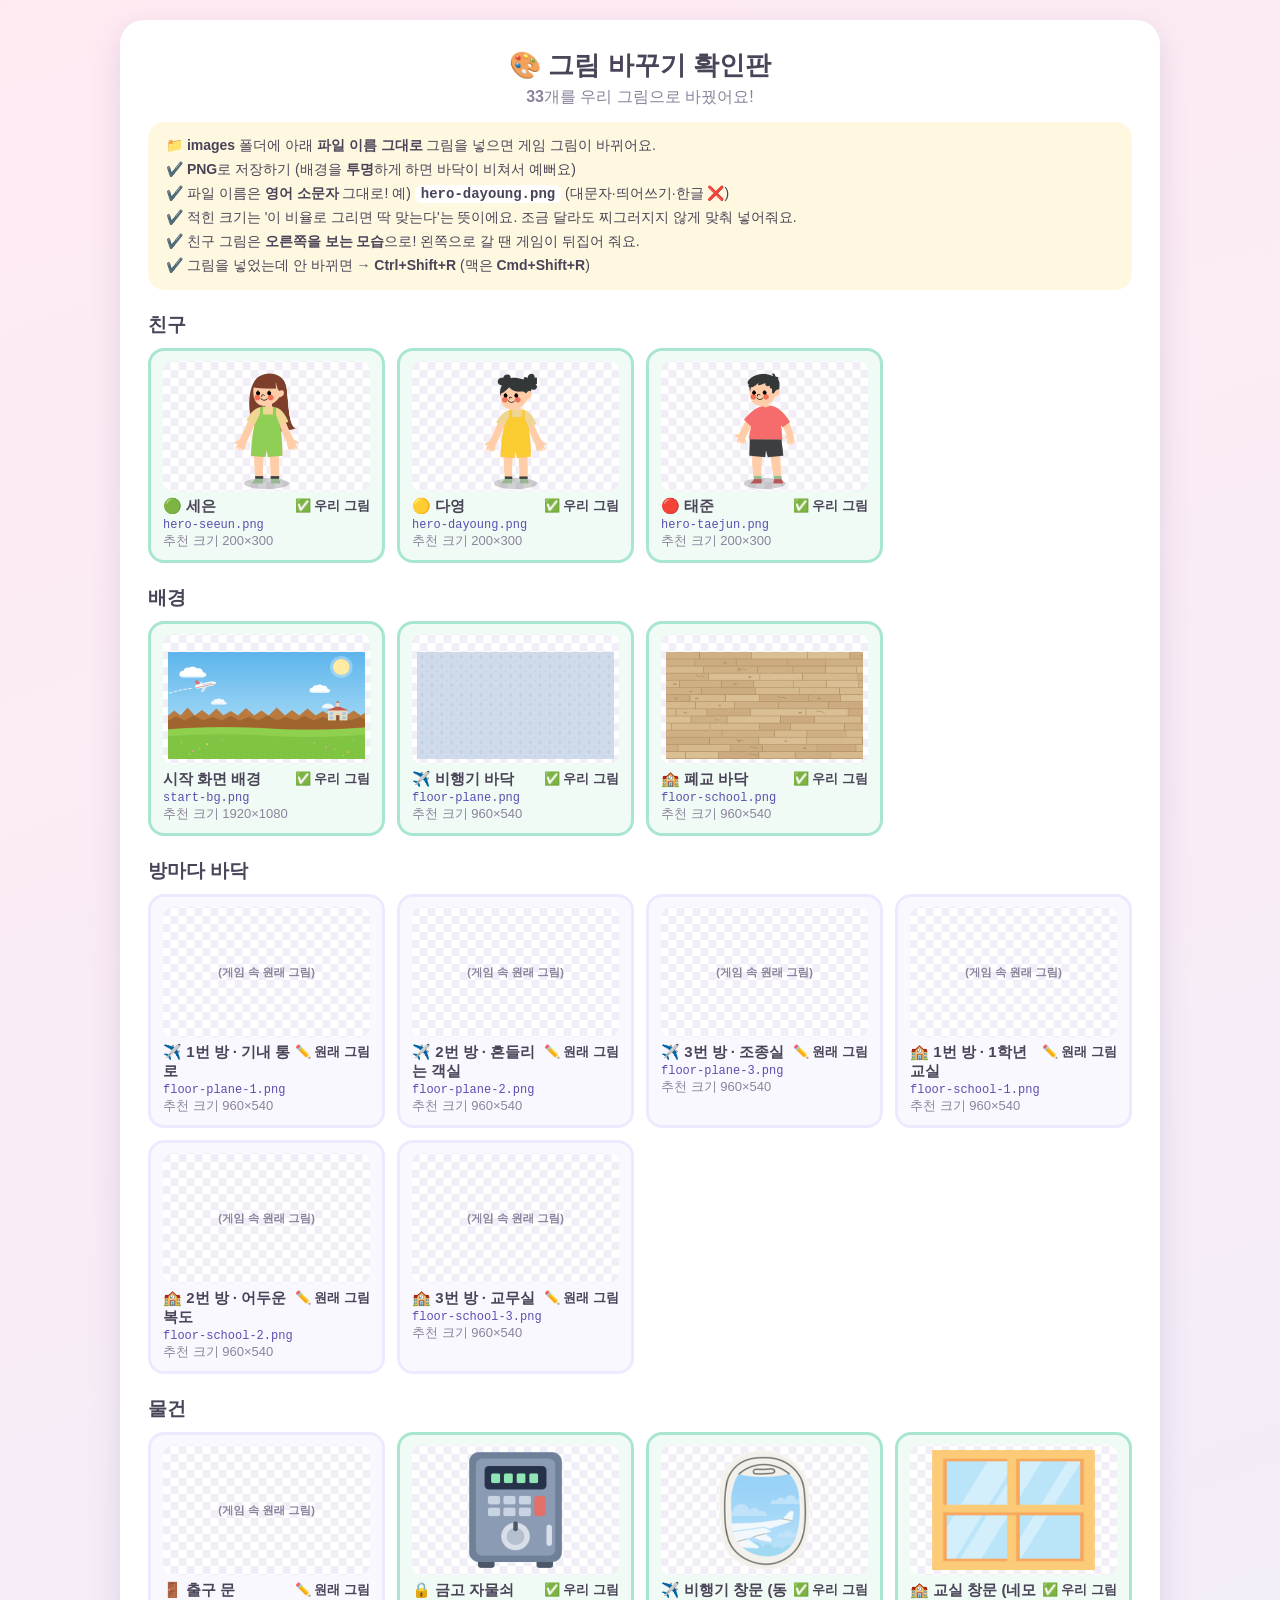
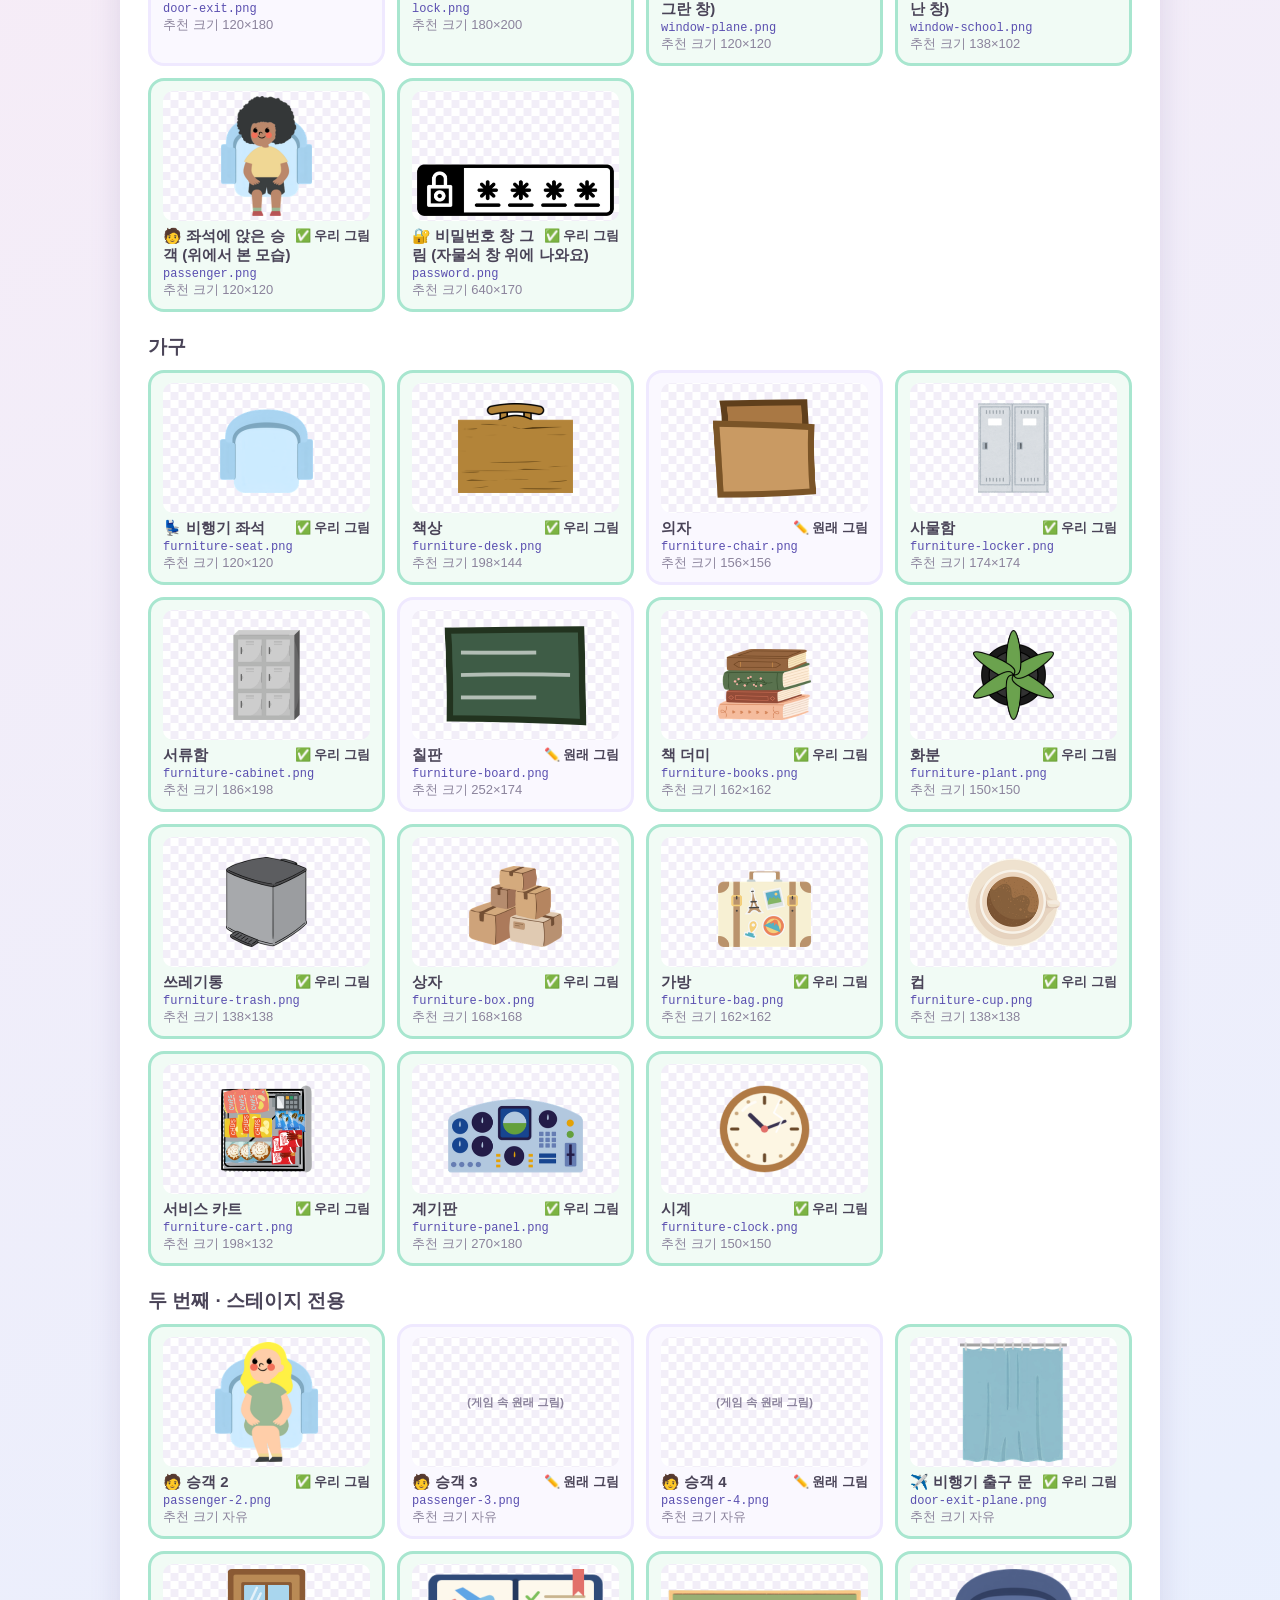
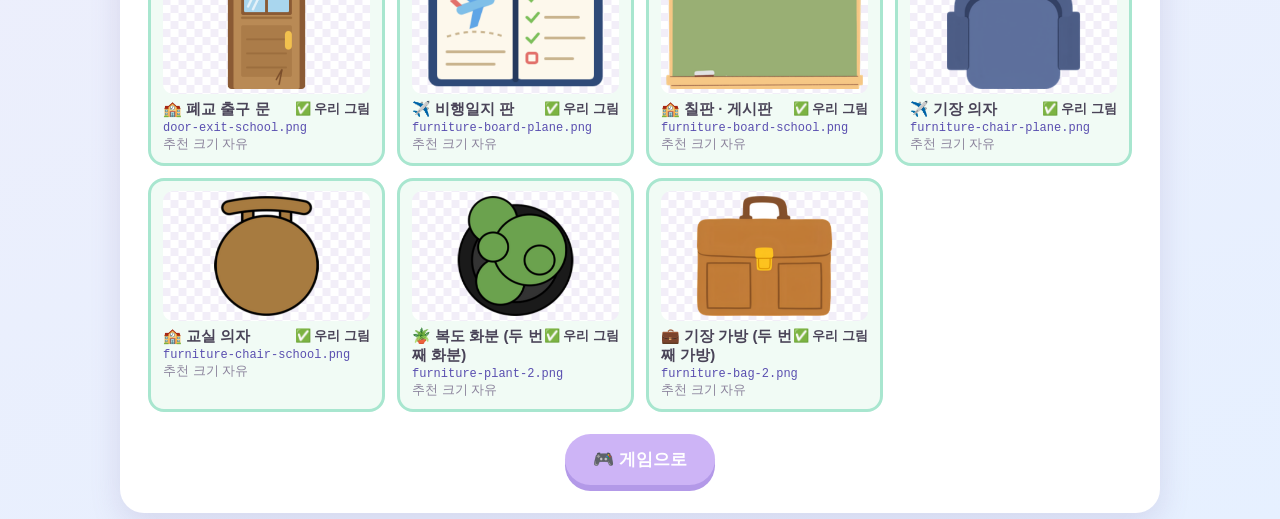
==== images.html @ 4f9ca76e "원래 손그림이던 8곳을 원팀 그림 느낌으로 새로 그리기 - 시작 화면 배경: 원팀 구도(하늘·구름·갈색 뾰족 언덕·연두 잔디) + 비행기·학교 - 비행기 바닥(카펫 무늬), 폐교 " ====
<!DOCTYPE html>
<!-- ===========================================================
     🎨 그림 바꾸기 확인판
     images 폴더에 우리가 그린 그림을 넣으면 무엇이 바뀌었는지 보여줘.
     ✅ = 우리 그림이 들어감 / ✏️ = 아직 원래 손그림
     =========================================================== -->
<html lang="ko">
<head>
  <meta charset="UTF-8">
  <meta name="viewport" content="width=device-width, initial-scale=1.0">
  <title>🎨 그림 바꾸기 확인판</title>
  <link rel="stylesheet" href="css/style.css?v=1119b">
  <style>
    body { align-items: flex-start; }
    .card { max-width: 1040px; text-align: left; padding: 28px; }
    h1 { text-align: center; margin: 0 0 4px; }
    .sub { text-align: center; margin: 0 0 14px; }
    .rule {
      background: #fff8e1; border-radius: 16px; padding: 12px 18px;
      font-size: 14px; line-height: 1.7; margin-bottom: 18px;
    }
    .rule code { background: #fff; padding: 1px 6px; border-radius: 6px; font-weight: 800; }
    h2 { font-size: 19px; margin: 22px 0 10px; }
    .grid { display: grid; grid-template-columns: repeat(auto-fill, minmax(220px, 1fr)); gap: 12px; }
    .slot {
      background: #faf8ff; border: 3px solid #efe9ff; border-radius: 16px;
      padding: 10px 12px; font-size: 13px;
    }
    .slot.mine { border-color: #a8e6cf; background: #f1fbf5; }
    .slot canvas {
      width: 100%; height: 130px; display: block; border-radius: 10px;
      background: repeating-conic-gradient(#f2eef8 0% 25%, #fff 0% 50%) 50% / 16px 16px;
      margin-bottom: 6px;
    }
    .slot b { font-size: 15px; }
    .file { font: 12px ui-monospace, monospace; color: #5a4fb0; word-break: break-all; }
    .state { float: right; font-weight: 800; }
    .size { color: var(--ink-soft); }
    .foot { display: flex; gap: 10px; justify-content: center; margin-top: 22px; }
  </style>
</head>
<body>
<main class="card">
  <h1>🎨 그림 바꾸기 확인판</h1>
  <p class="sub"><b id="count">0</b>개를 우리 그림으로 바꿨어요!</p>

  <div class="rule">
    📁 <b>images</b> 폴더에 아래 <b>파일 이름 그대로</b> 그림을 넣으면 게임 그림이 바뀌어요.<br>
    ✔️ <b>PNG</b>로 저장하기 (배경을 <b>투명</b>하게 하면 바닥이 비쳐서 예뻐요)<br>
    ✔️ 파일 이름은 <b>영어 소문자</b> 그대로! 예) <code>hero-dayoung.png</code> (대문자·띄어쓰기·한글 ❌)<br>
    ✔️ 적힌 크기는 '이 비율로 그리면 딱 맞는다'는 뜻이에요. 조금 달라도 찌그러지지 않게 맞춰 넣어줘요.<br>
    ✔️ 친구 그림은 <b>오른쪽을 보는 모습</b>으로! 왼쪽으로 갈 땐 게임이 뒤집어 줘요.<br>
    ✔️ 그림을 넣었는데 안 바뀌면 → <b>Ctrl+Shift+R</b> (맥은 <b>Cmd+Shift+R</b>)
  </div>

  <div id="groups"></div>

  <div class="foot">
    <a class="btn small" href="index.html">🎮 게임으로</a>
  </div>
</main>

<script src="js/doodle.js?v=1119b"></script>
<script src="js/skins.js?v=1119b"></script>
<script src="js/characters.js?v=1119b"></script>
<script src="js/furniture.js?v=1119b"></script>
<script src="js/stages.js?v=1119b"></script>
<script>
/* -----------------------------------------------------------
   가구마다 게임 안에서 실제로 몇×몇 크기로 쓰이는지 찾아보기
   (그 비율로 3배 크게 그리면 깔끔해!)
   ----------------------------------------------------------- */
const furnitureSizes = {};
for (const st of STAGES) for (const sec of st.sections) for (const o of (sec.objects || [])) {
  const key = 'furniture-' + o.shape + '.png';
  furnitureSizes[key] = furnitureSizes[key] || { w: o.w, h: o.h, sample: o };
}

/* 칸 만들기 */
const groups = {};
for (const s of SKIN_LIST) (groups[s.group] = groups[s.group] || []).push(s);

const box = document.getElementById('groups');
for (const [name, list] of Object.entries(groups)) {
  box.insertAdjacentHTML('beforeend', '<h2>' + name + '</h2><div class="grid" data-g="' + name + '"></div>');
  const grid = box.lastElementChild;
  for (const s of list) {
    const fs = furnitureSizes[s.file];
    const size = s.size || (fs ? (fs.w * 3) + '×' + (fs.h * 3) : '자유');
    grid.insertAdjacentHTML('beforeend',
      '<div class="slot" id="slot-' + s.file + '">' +
        '<canvas width="400" height="260"></canvas>' +
        '<span class="state">✏️ 원래 그림</span>' +
        '<b>' + s.label + '</b><br>' +
        '<span class="file">' + s.file + '</span><br>' +
        '<span class="size">추천 크기 ' + size + '</span>' +
      '</div>');
  }
}

/* 칸마다 지금 게임에서 쓰는 그림을 그려줘 (우리 그림 있으면 그걸로) */
function showAll() {
  let mine = 0;
  for (const s of SKIN_LIST) {
    const slot = document.getElementById('slot-' + s.file);
    const cv = slot.querySelector('canvas');
    const c = cv.getContext('2d');
    c.clearRect(0, 0, cv.width, cv.height);
    const art = skin(s.file);
    if (art) mine++;
    slot.classList.toggle('mine', !!art);
    slot.querySelector('.state').textContent = art ? '✅ 우리 그림' : '✏️ 원래 그림';

    const hero = HEROES.find(h => h.file === s.file);
    const fs = furnitureSizes[s.file];
    if (hero) {
      drawGingerbread(c, 200, 245, 220, hero, {});
    } else if (fs) {
      const k = Math.min(260 / fs.w, 180 / fs.h);
      c.save();
      c.translate(200 - fs.w * k / 2, 130 - fs.h * k / 2);
      c.scale(k, k);
      drawFurniture(c, { ...fs.sample, x: 0, y: 0 }, 3);
      c.restore();
    } else if (art) {
      drawSkinFit(c, art, 10, 10, 380, 240);
    } else {
      c.fillStyle = '#8b839c';
      c.font = 'bold 22px sans-serif';
      c.textAlign = 'center';
      c.fillText('(게임 속 원래 그림)', 200, 138);
    }
  }
  document.getElementById('count').textContent = mine;
}

showAll();
onSkinLoad(showAll);   // 그림이 하나 도착할 때마다 다시 그려
</script>
</body>
</html>
---- css/style.css ----
/* ===========================================================
   게임 전체에서 함께 쓰는 '옷 입히기' 파일이야 (CSS)
   파스텔 색과 둥근 모서리로 귀엽게 꾸몄어.
   =========================================================== */

/* :root 는 '색깔 이름표'를 붙여두는 곳이야.
   여기서 색을 한 번 바꾸면 게임 전체 색이 같이 바뀌어! */
:root {
  --bg-1: #ffeaf2;        /* 배경 위쪽 - 연한 분홍 */
  --bg-2: #e6f0ff;        /* 배경 아래쪽 - 연한 하늘 */
  --ink: #4a4458;         /* 글자색 - 진한 보라회색 */
  --ink-soft: #8b839c;    /* 흐린 글자색 */
  --card: #ffffff;        /* 카드 배경 - 흰색 */
  --pink: #ffb3c9;        /* 포인트 분홍 */
  --mint: #a8e6cf;        /* 포인트 민트 */
  --lemon: #ffe3a3;       /* 포인트 레몬 */
  --lilac: #cdb4f6;       /* 포인트 라일락 */
  --radius: 24px;         /* 모서리 둥근 정도 */
  --shadow: 0 10px 30px rgba(120, 100, 160, .18); /* 부드러운 그림자 */
}

/* 모든 요소가 크기를 계산할 때 테두리까지 포함하게 해줘 (레이아웃이 안 틀어짐) */
* { box-sizing: border-box; }

body {
  margin: 0;
  min-height: 100vh;
  display: flex;
  align-items: center;
  justify-content: center;
  padding: 20px;
  font-family: "Pretendard", "Apple SD Gothic Neo", "Malgun Gothic", sans-serif;
  color: var(--ink);
  /* 위에서 아래로 색이 스르륵 바뀌는 배경 */
  background: linear-gradient(160deg, var(--bg-1), var(--bg-2));
}

/* 가운데 놓이는 하얀 카드 */
.card {
  background: var(--card);
  border-radius: var(--radius);
  box-shadow: var(--shadow);
  padding: 40px 32px;
  text-align: center;
  max-width: 520px;
  width: 100%;
}

/* 큰 이모지가 둥실둥실 떠다니는 효과 */
.big-emoji {
  font-size: 72px;
  animation: float 2.4s ease-in-out infinite;
}

/* @keyframes 는 '움직임 설명서'야. 위로 갔다 아래로 갔다 반복해. */
@keyframes float {
  0%, 100% { transform: translateY(0); }
  50%      { transform: translateY(-12px); }
}

h1 { font-size: 26px; margin: 12px 0 6px; }
.sub { color: var(--ink-soft); margin: 0 0 24px; }
.hint { color: var(--ink-soft); font-size: 13px; margin-top: 20px; }

/* 알록달록 버튼 */
.btn {
  display: inline-block;
  padding: 14px 28px;
  border: none;
  border-radius: 999px;              /* 아주 크게 주면 알약 모양이 돼 */
  background: var(--lilac);
  color: #fff;
  font-size: 17px;
  font-weight: 700;
  text-decoration: none;
  cursor: pointer;
  box-shadow: 0 6px 0 #b399e8;       /* 아래쪽 그림자로 '눌리는 버튼' 느낌 */
  transition: transform .12s, box-shadow .12s;
}

/* 마우스를 올리면 살짝 뜨고, 누르면 쑥 들어가 */
.btn:hover  { transform: translateY(-2px); box-shadow: 0 8px 0 #b399e8; }
.btn:active { transform: translateY(4px);  box-shadow: 0 2px 0 #b399e8; }

/* 움직임을 불편해하는 사람을 위해, 시스템 설정이 켜져 있으면 애니메이션을 멈춰줘 */
@media (prefers-reduced-motion: reduce) {
  * { animation: none !important; transition: none !important; }
}
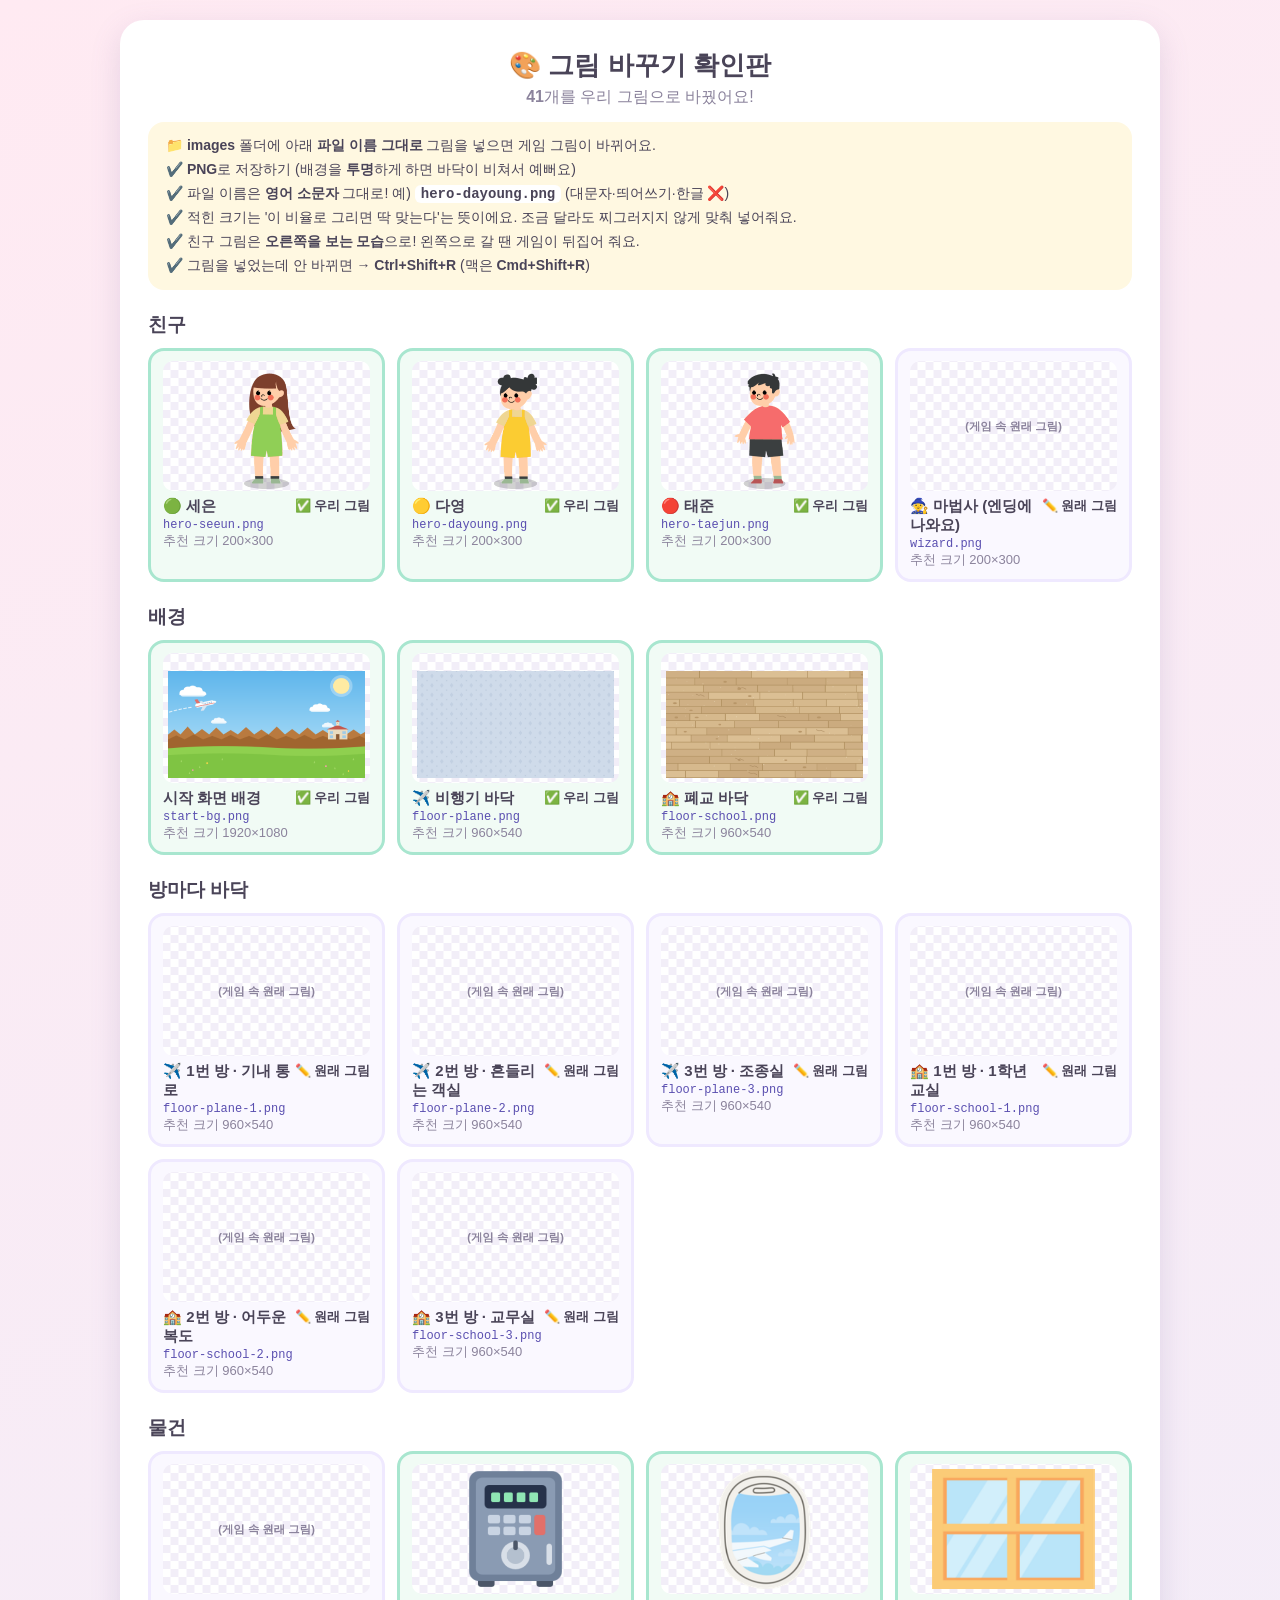
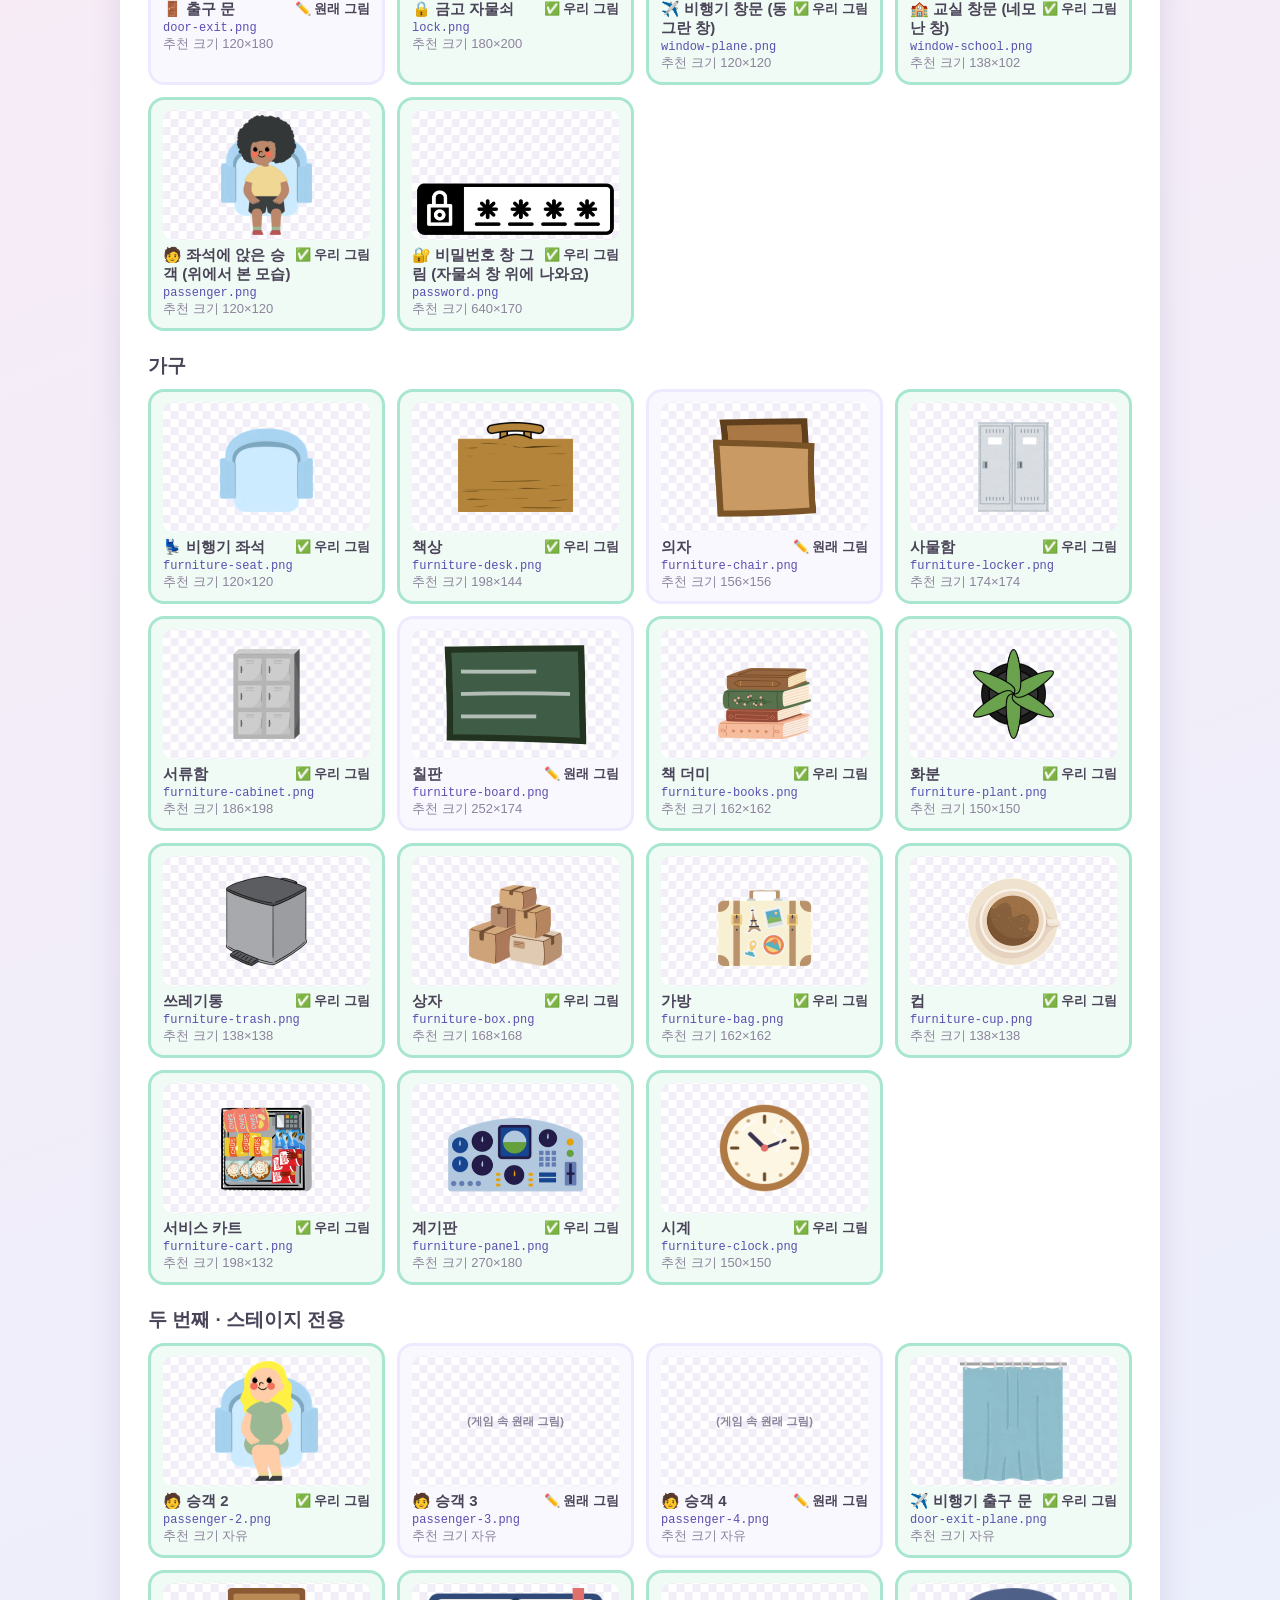
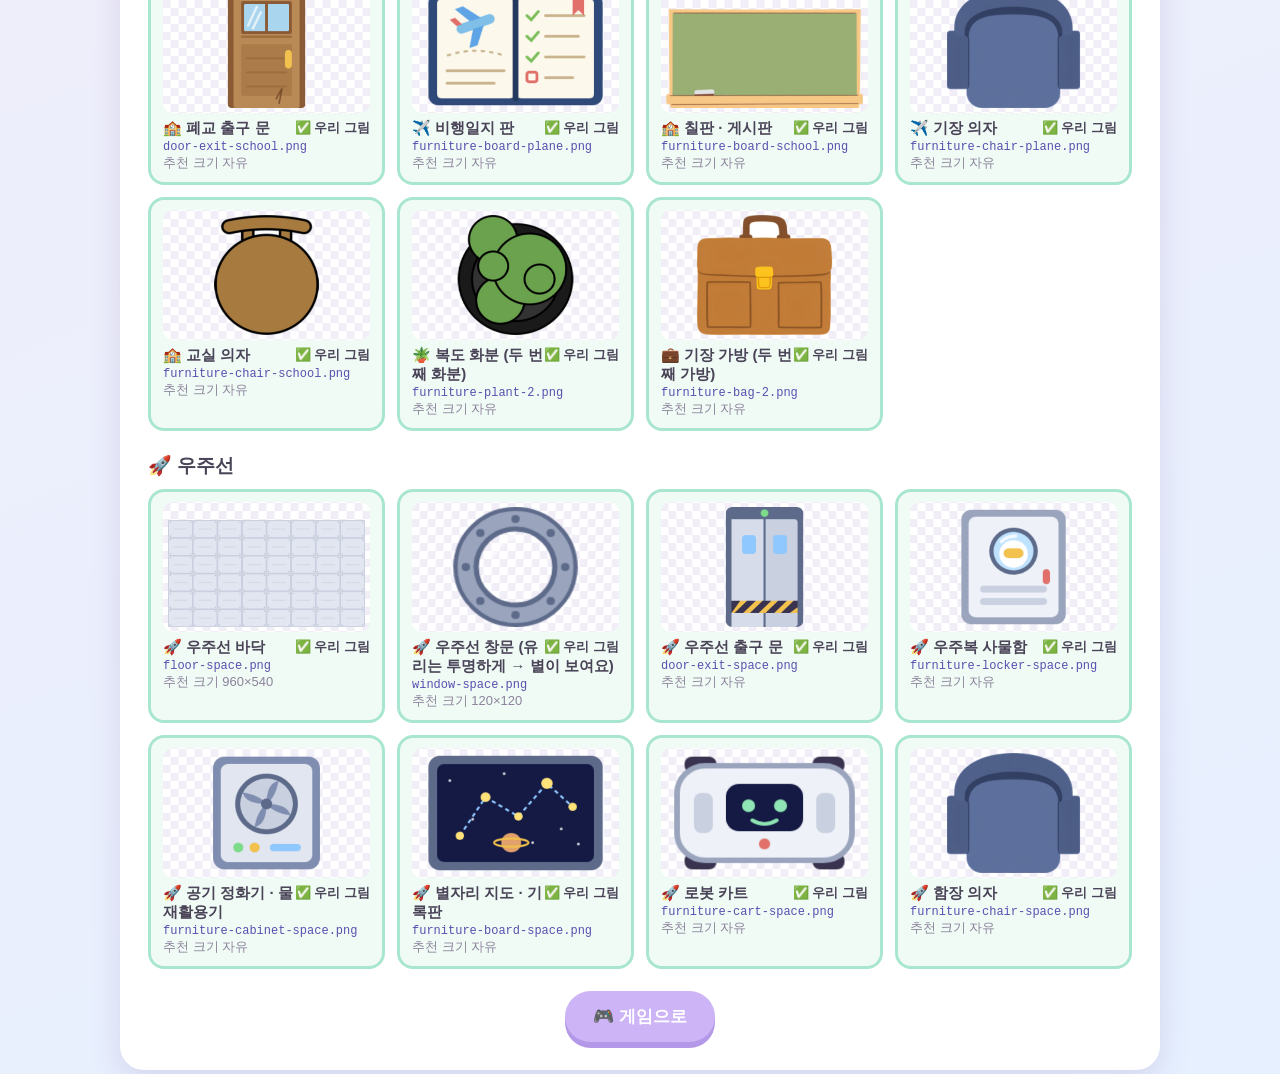
==== commit f02e11b4: "새 스테이지 🚀 우주선과 🎬 엔딩 이야기 - 우주선 방 3개: 에어록 · 우주 식물 연구실 · 함교 (폐교보다 한 단계씩 어렵게) - 새 문제 7개와 방마다 힌트, 비밀번호 규칙은" ====
--- a/images.html
+++ b/images.html
@@ -9,7 +9,7 @@
   <meta charset="UTF-8">
   <meta name="viewport" content="width=device-width, initial-scale=1.0">
   <title>🎨 그림 바꾸기 확인판</title>
-  <link rel="stylesheet" href="css/style.css?v=1119b">
+  <link rel="stylesheet" href="css/style.css?v=1119e">
   <style>
     body { align-items: flex-start; }
     .card { max-width: 1040px; text-align: left; padding: 28px; }
@@ -60,11 +60,11 @@
   </div>
 </main>
 
-<script src="js/doodle.js?v=1119b"></script>
-<script src="js/skins.js?v=1119b"></script>
-<script src="js/characters.js?v=1119b"></script>
-<script src="js/furniture.js?v=1119b"></script>
-<script src="js/stages.js?v=1119b"></script>
+<script src="js/doodle.js?v=1119e"></script>
+<script src="js/skins.js?v=1119e"></script>
+<script src="js/characters.js?v=1119e"></script>
+<script src="js/furniture.js?v=1119e"></script>
+<script src="js/stages.js?v=1119e"></script>
 <script>
 /* -----------------------------------------------------------
    가구마다 게임 안에서 실제로 몇×몇 크기로 쓰이는지 찾아보기
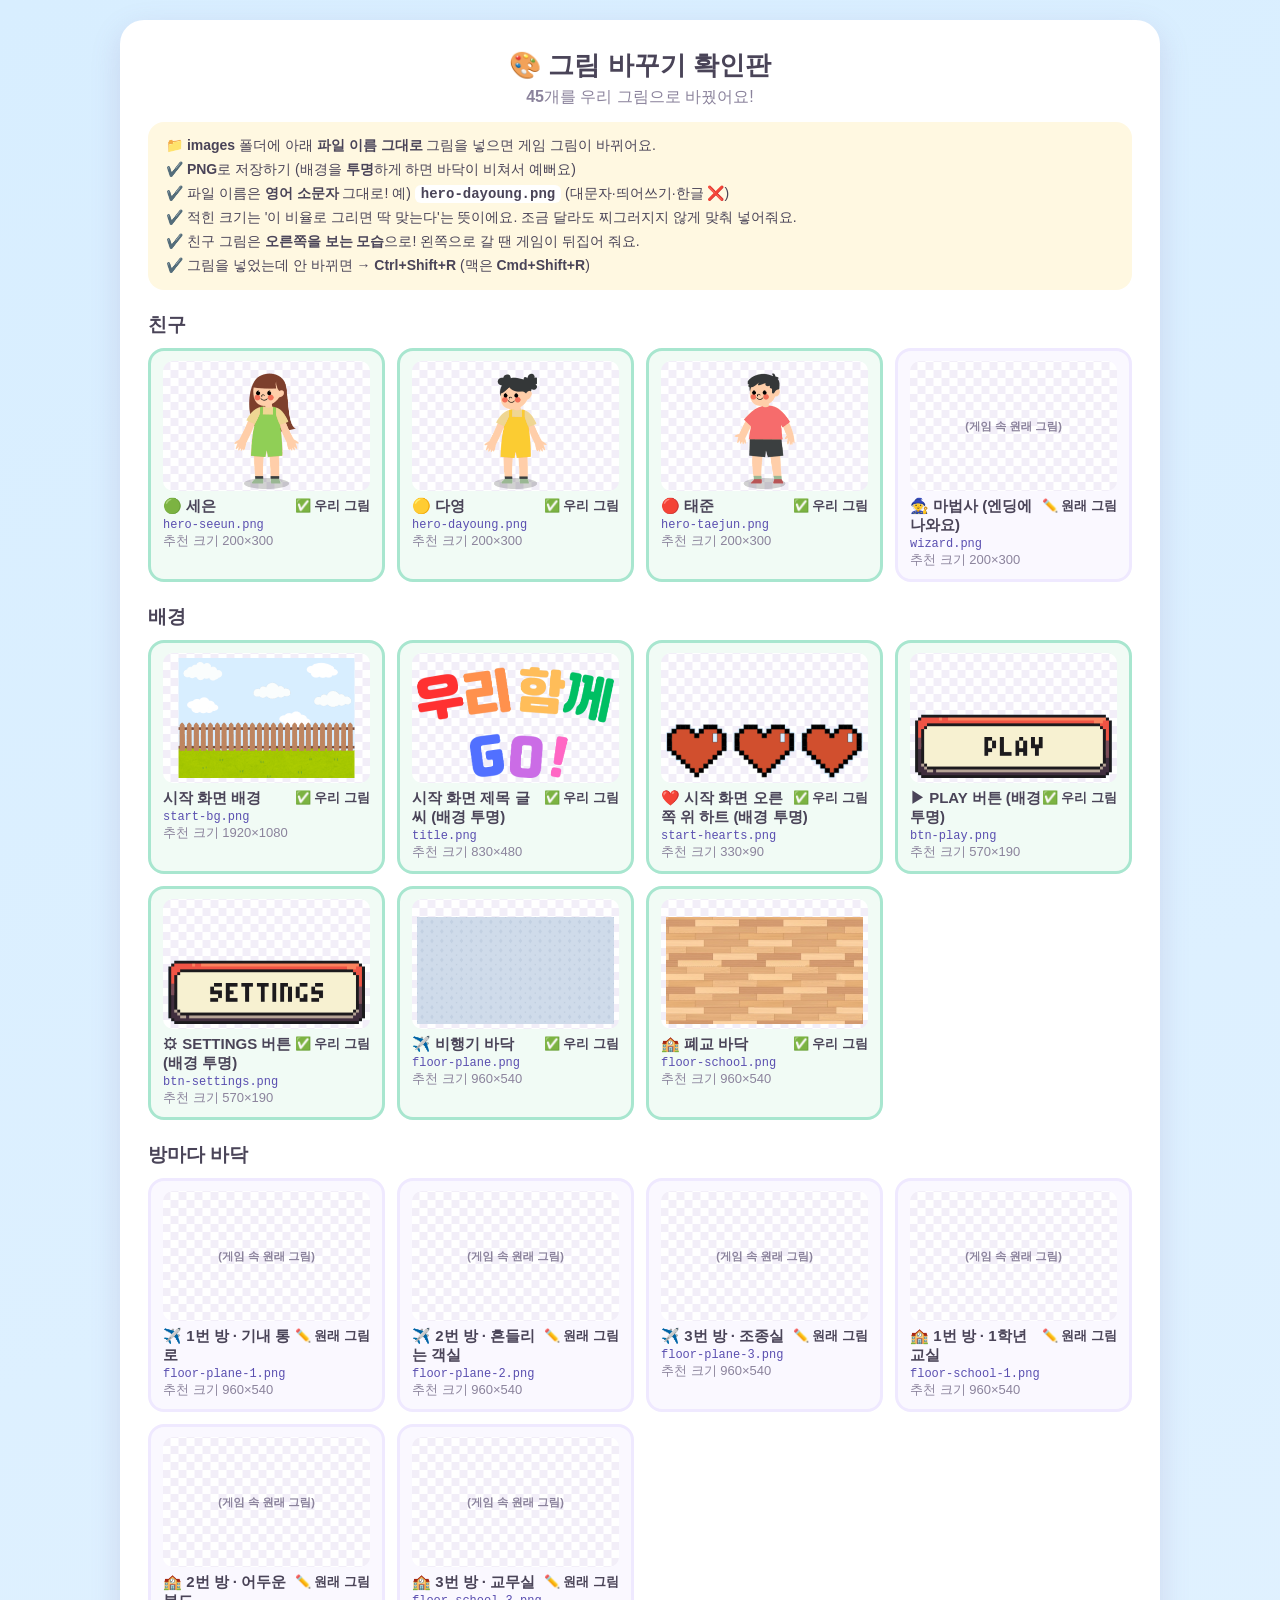
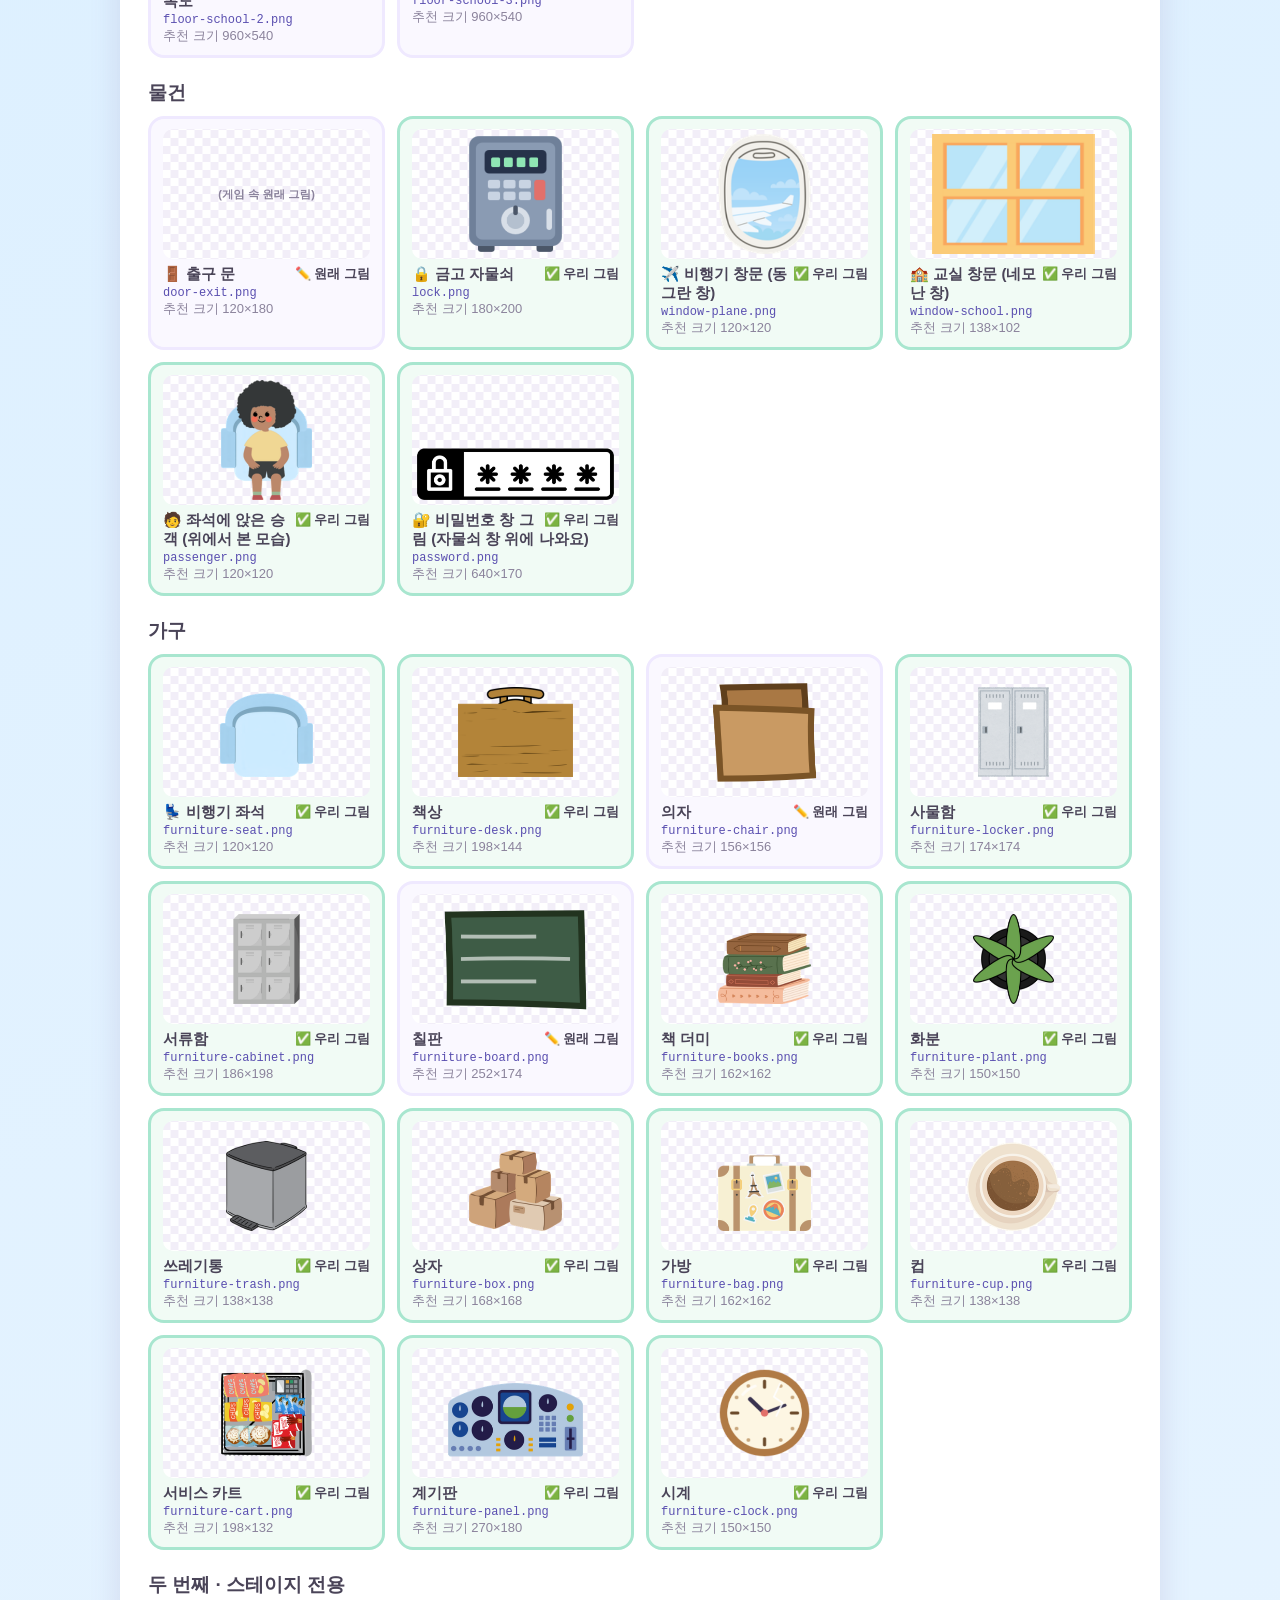
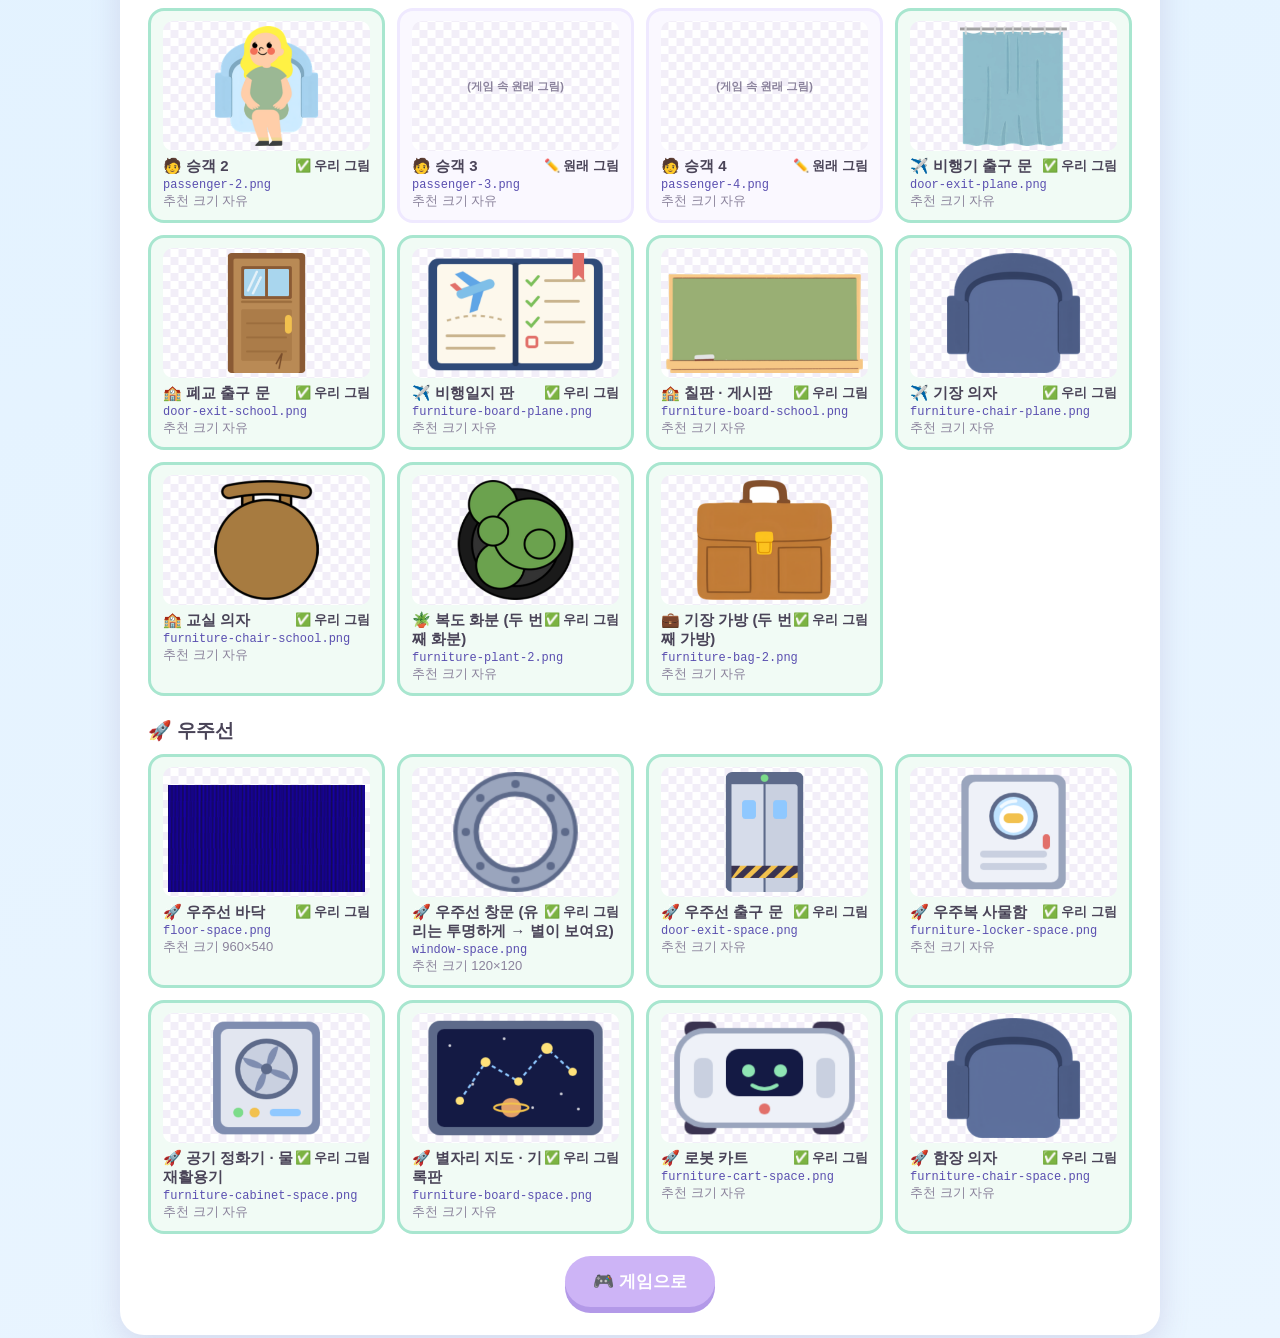
==== commit c921ce6a: "🎨 원팀 Canva 배경 그림으로 시작 화면·우주선 바닥 바꾸기 - 울타리·잔디·구름 → 시작 화면 배경 (잔디가 늘 보이게 아래에 맞춤) - 오른쪽 위 하트는 따로 떼어 화면 오" ====
--- a/images.html
+++ b/images.html
@@ -9,7 +9,7 @@
   <meta charset="UTF-8">
   <meta name="viewport" content="width=device-width, initial-scale=1.0">
   <title>🎨 그림 바꾸기 확인판</title>
-  <link rel="stylesheet" href="css/style.css?v=1119e">
+  <link rel="stylesheet" href="css/style.css?v=1121a">
   <style>
     body { align-items: flex-start; }
     .card { max-width: 1040px; text-align: left; padding: 28px; }
@@ -60,11 +60,11 @@
   </div>
 </main>
 
-<script src="js/doodle.js?v=1119e"></script>
-<script src="js/skins.js?v=1119e"></script>
-<script src="js/characters.js?v=1119e"></script>
-<script src="js/furniture.js?v=1119e"></script>
-<script src="js/stages.js?v=1119e"></script>
+<script src="js/doodle.js?v=1121a"></script>
+<script src="js/skins.js?v=1121a"></script>
+<script src="js/characters.js?v=1121a"></script>
+<script src="js/furniture.js?v=1121a"></script>
+<script src="js/stages.js?v=1121a"></script>
 <script>
 /* -----------------------------------------------------------
    가구마다 게임 안에서 실제로 몇×몇 크기로 쓰이는지 찾아보기
--- a/css/style.css
+++ b/css/style.css
@@ -6,8 +6,8 @@
 /* :root 는 '색깔 이름표'를 붙여두는 곳이야.
    여기서 색을 한 번 바꾸면 게임 전체 색이 같이 바뀌어! */
 :root {
-  --bg-1: #ffeaf2;        /* 배경 위쪽 - 연한 분홍 */
-  --bg-2: #e6f0ff;        /* 배경 아래쪽 - 연한 하늘 */
+  --bg-1: #d8eeff;        /* 배경 위쪽 - 원팀 그림의 하늘색 */
+  --bg-2: #eaf5ff;        /* 배경 아래쪽 - 조금 더 연한 하늘 */
   --ink: #4a4458;         /* 글자색 - 진한 보라회색 */
   --ink-soft: #8b839c;    /* 흐린 글자색 */
   --card: #ffffff;        /* 카드 배경 - 흰색 */
